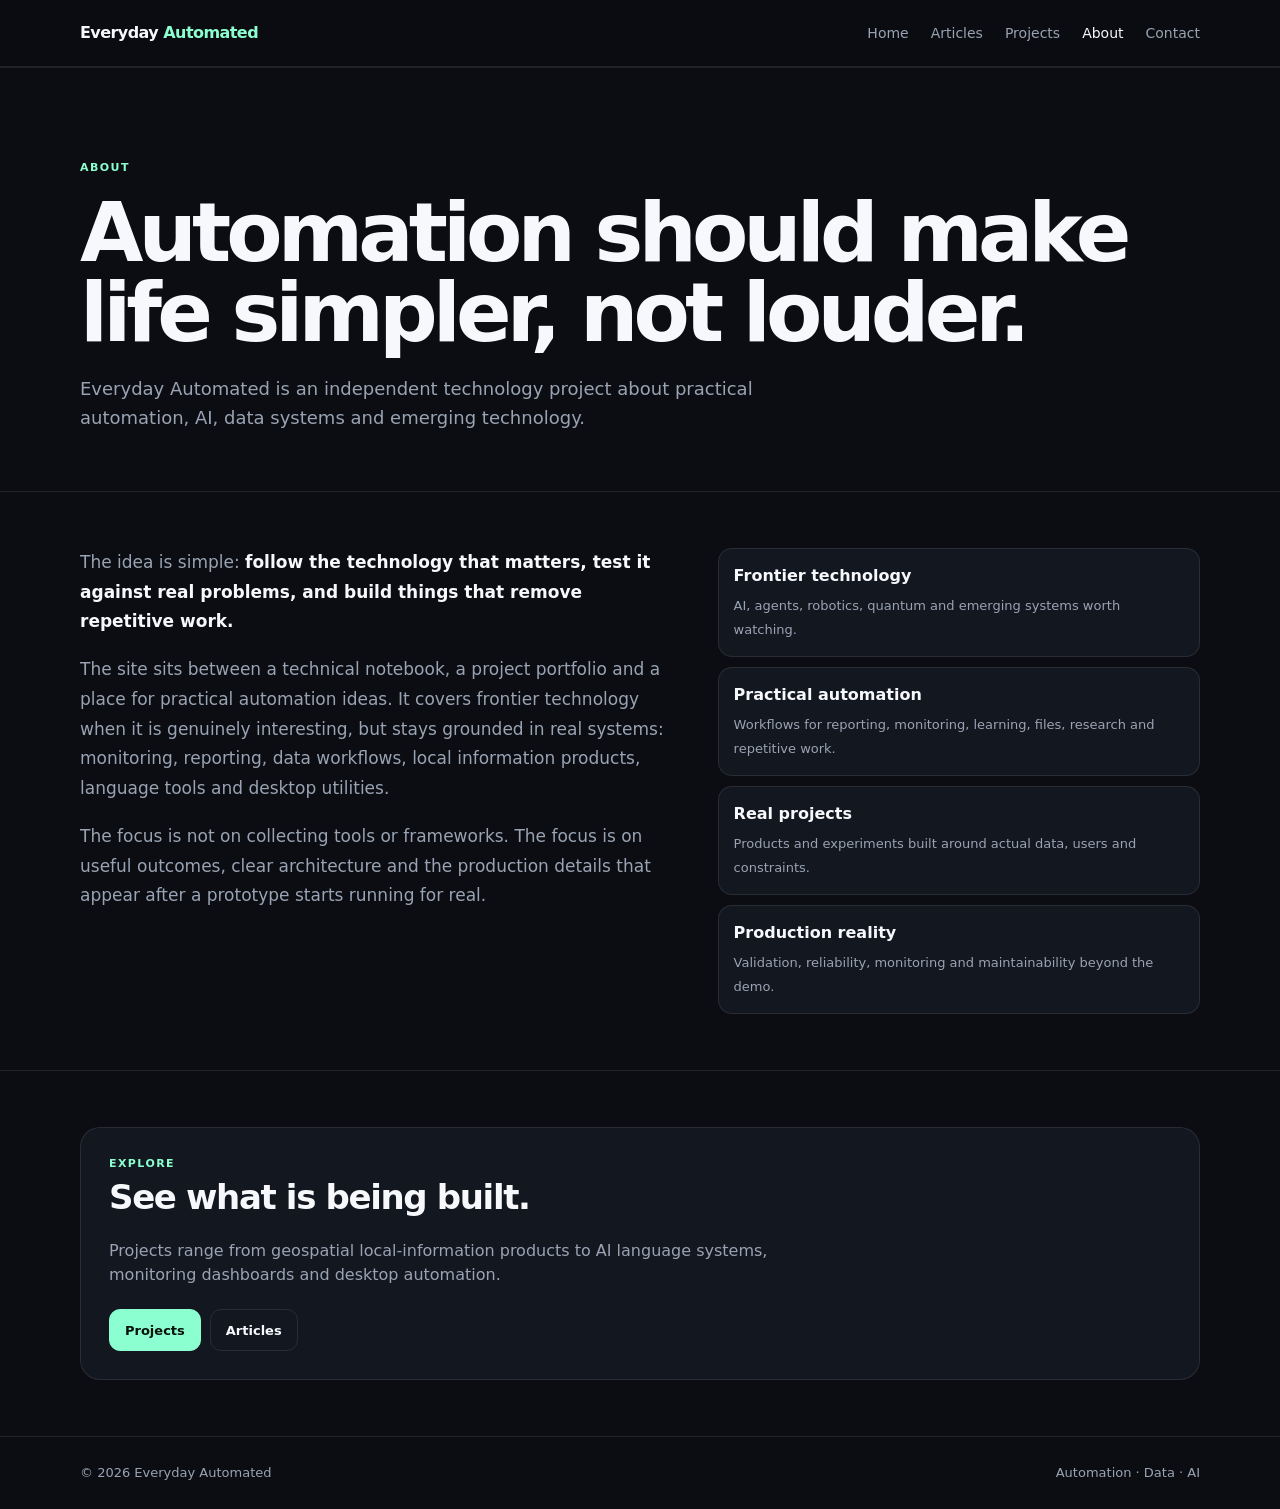
==== about/index.html @ 7a40881f "Add About page" ====
<!DOCTYPE html>
<html lang="en">
<head>
  <meta charset="UTF-8">
  <meta name="viewport" content="width=device-width,initial-scale=1">
  <meta name="description" content="About Everyday Automated — practical automation, AI, data systems and emerging technology.">
  <title>About — Everyday Automated</title>
  <link rel="stylesheet" href="/site.css">
</head>
<body>
<header><div class="wrap nav"><a class="brand" href="/">Everyday <span>Automated</span></a><nav>
<a href="/">Home</a><a href="/articles/">Articles</a><a href="/projects/">Projects</a><a class="active" href="/about/">About</a><a href="/contact/">Contact</a>
</nav></div></header>
<main>
<section class="page-hero"><div class="wrap"><div class="eyebrow">About</div><h1>Automation should make<br>life simpler, not louder.</h1><p>Everyday Automated is an independent technology project about practical automation, AI, data systems and emerging technology.</p></div></section>

<section><div class="wrap split">
<div class="prose">
<p>The idea is simple: <strong>follow the technology that matters, test it against real problems, and build things that remove repetitive work.</strong></p>
<p>The site sits between a technical notebook, a project portfolio and a place for practical automation ideas. It covers frontier technology when it is genuinely interesting, but stays grounded in real systems: monitoring, reporting, data workflows, local information products, language tools and desktop utilities.</p>
<p>The focus is not on collecting tools or frameworks. The focus is on useful outcomes, clear architecture and the production details that appear after a prototype starts running for real.</p>
</div>
<div class="list">
<div><strong>Frontier technology</strong><span>AI, agents, robotics, quantum and emerging systems worth watching.</span></div>
<div><strong>Practical automation</strong><span>Workflows for reporting, monitoring, learning, files, research and repetitive work.</span></div>
<div><strong>Real projects</strong><span>Products and experiments built around actual data, users and constraints.</span></div>
<div><strong>Production reality</strong><span>Validation, reliability, monitoring and maintainability beyond the demo.</span></div>
</div>
</div></section>

<section><div class="wrap"><div class="contact-box"><div class="label">Explore</div><h2>See what is being built.</h2><p>Projects range from geospatial local-information products to AI language systems, monitoring dashboards and desktop automation.</p><div class="btns"><a class="btn primary" href="/projects/">Projects</a><a class="btn" href="/articles/">Articles</a></div></div></div></section>
</main>
<footer><div class="wrap footer"><span>© 2026 Everyday Automated</span><span>Automation · Data · AI</span></div></footer>
</body></html>
---- site.css ----
:root{
  --bg:#0b0d12;--surface:#131720;--surface2:#171c27;--text:#f7f8fb;
  --muted:#99a3b3;--line:rgba(255,255,255,.09);--accent:#8bffcf;--max:1120px;
}
*{box-sizing:border-box}html{scroll-behavior:smooth}
body{margin:0;font-family:Inter,ui-sans-serif,system-ui,-apple-system,"Segoe UI",sans-serif;background:var(--bg);color:var(--text);line-height:1.5}
a{color:inherit;text-decoration:none}.wrap{width:min(calc(100% - 40px),var(--max));margin:auto}
header{position:sticky;top:0;z-index:20;background:rgba(11,13,18,.88);backdrop-filter:blur(14px);border-bottom:1px solid var(--line)}
.nav{height:66px;display:flex;align-items:center;justify-content:space-between;gap:28px}
.brand{font-weight:850;letter-spacing:-.035em;white-space:nowrap}.brand span{color:var(--accent)}
nav{display:flex;gap:22px;align-items:center}nav a{font-size:14px;color:var(--muted)}nav a:hover,nav a.active{color:var(--text)}
main{min-height:calc(100vh - 150px)}
.page-hero{padding:92px 0 58px}.eyebrow,.label{font-size:11px;color:var(--accent);font-weight:800;text-transform:uppercase;letter-spacing:.13em}
.eyebrow{margin-bottom:16px}
h1{font-size:clamp(48px,7vw,82px);line-height:.98;letter-spacing:-.06em;margin:0 0 22px}
.page-hero p{max-width:720px;color:var(--muted);font-size:18px;line-height:1.6;margin:0}
section{padding:56px 0;border-top:1px solid var(--line)}
.section-head{display:flex;justify-content:space-between;align-items:end;gap:28px;margin-bottom:26px}
.section-head h2{font-size:clamp(30px,4.5vw,46px);letter-spacing:-.045em;margin:7px 0 0}
.section-head p{max-width:500px;color:var(--muted);margin:0}
.grid{display:grid;grid-template-columns:repeat(3,minmax(0,1fr));gap:14px}
.card{border:1px solid var(--line);border-radius:17px;background:var(--surface);padding:20px;display:flex;flex-direction:column;min-height:220px}
.card:hover{border-color:rgba(139,255,207,.26)}
.kicker{font-size:10px;text-transform:uppercase;letter-spacing:.11em;color:var(--accent);font-weight:800;margin-bottom:14px}
.card h3{font-size:21px;line-height:1.15;letter-spacing:-.03em;margin:0 0 10px}
.card p{font-size:13px;color:var(--muted);line-height:1.6;margin:0 0 15px}
.meta{margin-top:auto;padding-top:14px;border-top:1px solid var(--line);font-size:11px;color:#aeb7c4}
.meta a{color:var(--accent);font-weight:750}
.btns{display:flex;gap:9px;flex-wrap:wrap;margin-top:22px}
.btn{display:inline-flex;align-items:center;justify-content:center;min-height:42px;padding:0 15px;border:1px solid var(--line);border-radius:11px;font-size:13px;font-weight:750}
.btn:hover{border-color:rgba(255,255,255,.23);transform:translateY(-1px)}
.btn.primary{background:var(--accent);border-color:var(--accent);color:#07100c}
.project-group{margin-top:44px}.project-group:first-child{margin-top:0}
.group-head{display:flex;justify-content:space-between;align-items:end;gap:24px;padding-bottom:12px;border-bottom:1px solid var(--line);margin-bottom:16px}
.group-head h2{font-size:26px;letter-spacing:-.035em;margin:0}.group-head p{color:var(--muted);font-size:12px;margin:0;max-width:480px;text-align:right}
.project-card{min-height:300px}.state{display:inline-flex;width:max-content;font-size:9px;text-transform:uppercase;letter-spacing:.09em;border:1px solid rgba(139,255,207,.24);color:var(--accent);border-radius:999px;padding:5px 7px;margin-bottom:13px}
.tags{display:flex;flex-wrap:wrap;gap:6px;margin-top:auto;padding-top:10px}
.tags span{font-size:10px;color:#c8cfda;border:1px solid var(--line);border-radius:999px;padding:5px 7px}
.project-links{display:flex;gap:8px;flex-wrap:wrap;margin-top:15px}.project-links a{font-size:11px;color:var(--accent);font-weight:750}
.split{display:grid;grid-template-columns:1.1fr .9fr;gap:48px;align-items:start}
.prose{font-size:17px;color:var(--muted);line-height:1.75}.prose strong{color:var(--text)}.prose p{margin:0 0 18px}
.list{display:grid;gap:10px}.list div{border:1px solid var(--line);border-radius:14px;background:var(--surface);padding:15px}
.list strong{display:block;margin-bottom:5px}.list span{font-size:13px;color:var(--muted)}
.contact-box{border:1px solid var(--line);border-radius:20px;background:var(--surface);padding:28px}.contact-box h2{margin:0 0 10px;font-size:34px;letter-spacing:-.04em}.contact-box p{color:var(--muted);max-width:680px}
footer{padding:26px 0;border-top:1px solid var(--line);color:var(--muted);font-size:13px}
.footer{display:flex;justify-content:space-between;gap:20px}
@media(max-width:900px){.grid{grid-template-columns:repeat(2,minmax(0,1fr))}.split{grid-template-columns:1fr}}
@media(max-width:680px){nav{gap:12px;overflow-x:auto}nav a{font-size:12px}.nav{align-items:center}.grid{grid-template-columns:1fr}.page-hero{padding:72px 0 44px}.section-head,.group-head{align-items:flex-start;flex-direction:column}.group-head p{text-align:left}.footer{flex-direction:column;gap:5px}}
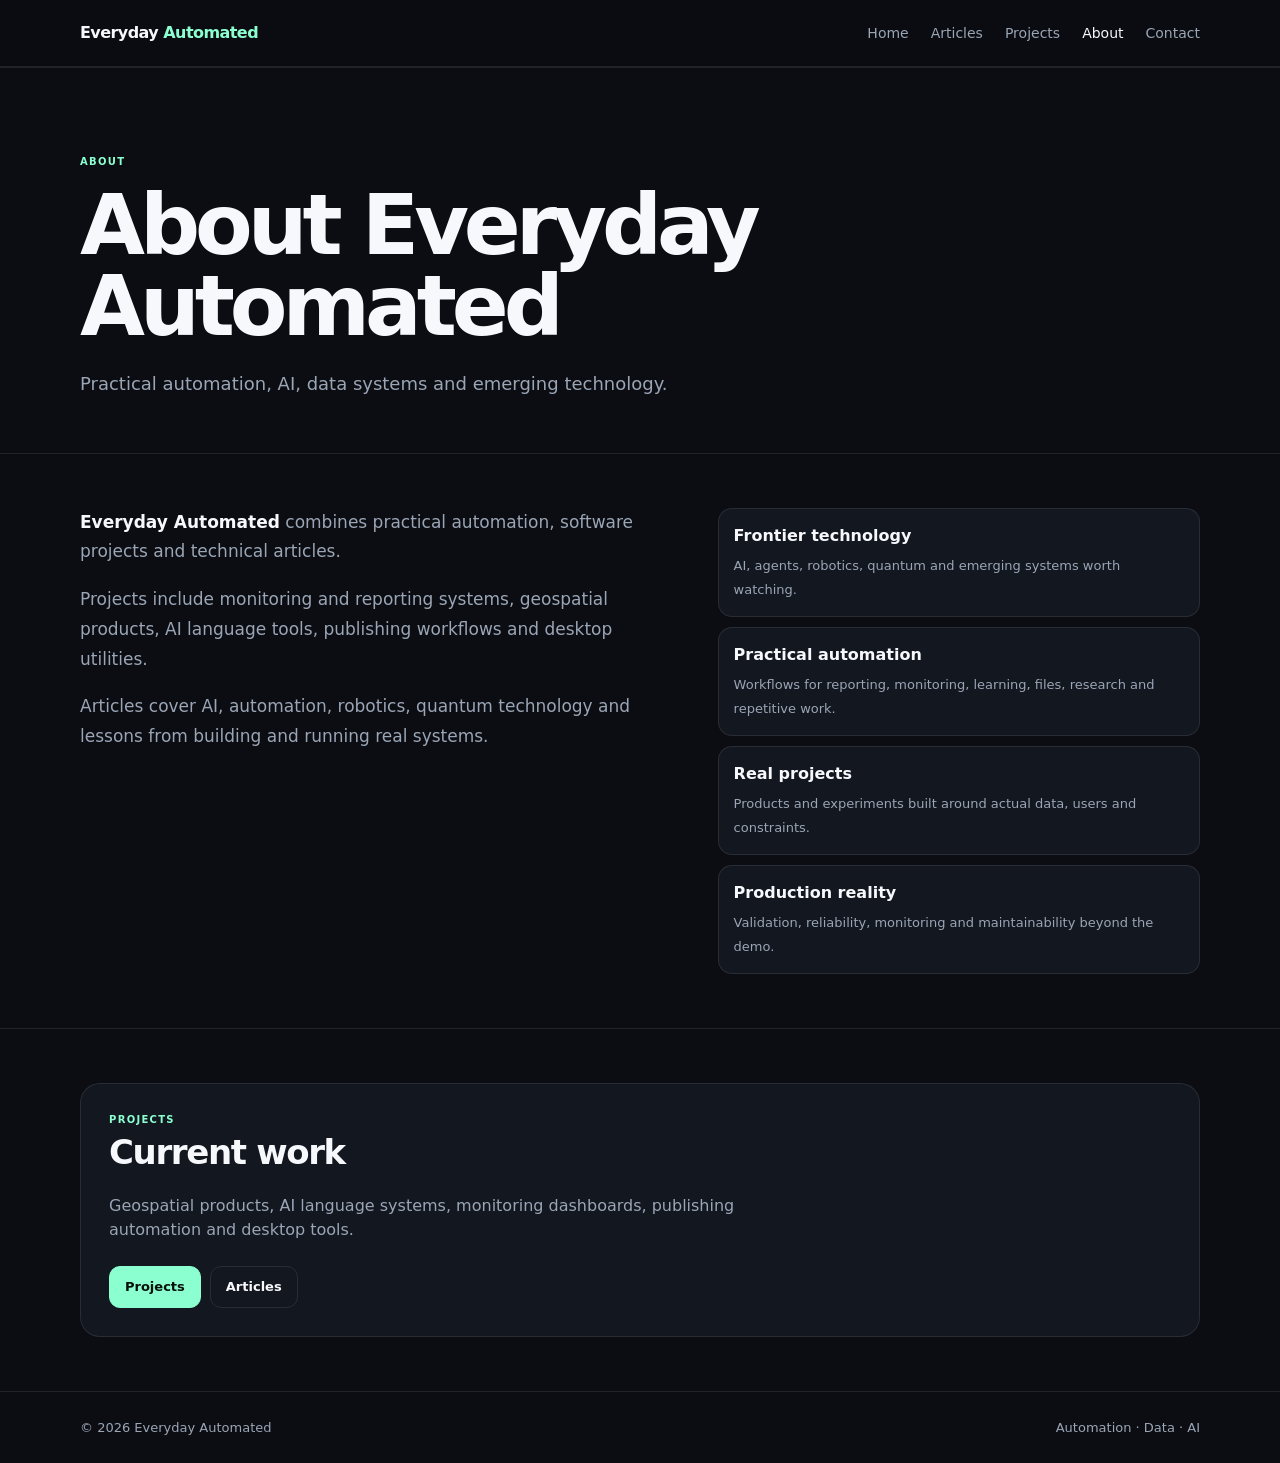
==== commit 524de541: "Replace About slogans with factual copy" ====
--- a/about/index.html
+++ b/about/index.html
@@ -12,13 +12,13 @@
 <a href="/">Home</a><a href="/articles/">Articles</a><a href="/projects/">Projects</a><a class="active" href="/about/">About</a><a href="/contact/">Contact</a>
 </nav></div></header>
 <main>
-<section class="page-hero"><div class="wrap"><div class="eyebrow">About</div><h1>Automation should make<br>life simpler, not louder.</h1><p>Everyday Automated is an independent technology project about practical automation, AI, data systems and emerging technology.</p></div></section>
+<section class="page-hero"><div class="wrap"><div class="eyebrow">About</div><h1>About Everyday Automated</h1><p>Practical automation, AI, data systems and emerging technology.</p></div></section>
 
 <section><div class="wrap split">
 <div class="prose">
-<p>The idea is simple: <strong>follow the technology that matters, test it against real problems, and build things that remove repetitive work.</strong></p>
-<p>The site sits between a technical notebook, a project portfolio and a place for practical automation ideas. It covers frontier technology when it is genuinely interesting, but stays grounded in real systems: monitoring, reporting, data workflows, local information products, language tools and desktop utilities.</p>
-<p>The focus is not on collecting tools or frameworks. The focus is on useful outcomes, clear architecture and the production details that appear after a prototype starts running for real.</p>
+<p><strong>Everyday Automated</strong> combines practical automation, software projects and technical articles.</p>
+<p>Projects include monitoring and reporting systems, geospatial products, AI language tools, publishing workflows and desktop utilities.</p>
+<p>Articles cover AI, automation, robotics, quantum technology and lessons from building and running real systems.</p>
 </div>
 <div class="list">
 <div><strong>Frontier technology</strong><span>AI, agents, robotics, quantum and emerging systems worth watching.</span></div>
@@ -28,7 +28,7 @@
 </div>
 </div></section>
 
-<section><div class="wrap"><div class="contact-box"><div class="label">Explore</div><h2>See what is being built.</h2><p>Projects range from geospatial local-information products to AI language systems, monitoring dashboards and desktop automation.</p><div class="btns"><a class="btn primary" href="/projects/">Projects</a><a class="btn" href="/articles/">Articles</a></div></div></div></section>
+<section><div class="wrap"><div class="contact-box"><div class="label">Projects</div><h2>Current work</h2><p>Geospatial products, AI language systems, monitoring dashboards, publishing automation and desktop tools.</p><div class="btns"><a class="btn primary" href="/projects/">Projects</a><a class="btn" href="/articles/">Articles</a></div></div></div></section>
 </main>
 <footer><div class="wrap footer"><span>© 2026 Everyday Automated</span><span>Automation · Data · AI</span></div></footer>
 </body></html>
--- a/site.css
+++ b/site.css
@@ -1,49 +1,75 @@
 
 :root{
-  --bg:#0b0d12;--surface:#131720;--surface2:#171c27;--text:#f7f8fb;
-  --muted:#99a3b3;--line:rgba(255,255,255,.09);--accent:#8bffcf;--max:1120px;
+  --bg:#0b0d12;--surface:#131720;--surface2:#171d27;--text:#f7f8fb;
+  --muted:#9aa5b5;--line:rgba(255,255,255,.09);--accent:#8bffcf;--max:1120px;
 }
 *{box-sizing:border-box}html{scroll-behavior:smooth}
 body{margin:0;font-family:Inter,ui-sans-serif,system-ui,-apple-system,"Segoe UI",sans-serif;background:var(--bg);color:var(--text);line-height:1.5}
 a{color:inherit;text-decoration:none}.wrap{width:min(calc(100% - 40px),var(--max));margin:auto}
-header{position:sticky;top:0;z-index:20;background:rgba(11,13,18,.88);backdrop-filter:blur(14px);border-bottom:1px solid var(--line)}
-.nav{height:66px;display:flex;align-items:center;justify-content:space-between;gap:28px}
+header{position:sticky;top:0;z-index:30;background:rgba(11,13,18,.9);backdrop-filter:blur(14px);border-bottom:1px solid var(--line)}
+.nav{height:66px;display:flex;align-items:center;justify-content:space-between;gap:24px}
 .brand{font-weight:850;letter-spacing:-.035em;white-space:nowrap}.brand span{color:var(--accent)}
 nav{display:flex;gap:22px;align-items:center}nav a{font-size:14px;color:var(--muted)}nav a:hover,nav a.active{color:var(--text)}
 main{min-height:calc(100vh - 150px)}
-.page-hero{padding:92px 0 58px}.eyebrow,.label{font-size:11px;color:var(--accent);font-weight:800;text-transform:uppercase;letter-spacing:.13em}
+.hero,.page-hero{padding:86px 0 54px}.hero{min-height:520px;display:flex;align-items:center}
+.hero-inner{max-width:850px}.eyebrow,.label,.kicker{font-size:10px;color:var(--accent);font-weight:800;text-transform:uppercase;letter-spacing:.13em}
 .eyebrow{margin-bottom:16px}
-h1{font-size:clamp(48px,7vw,82px);line-height:.98;letter-spacing:-.06em;margin:0 0 22px}
-.page-hero p{max-width:720px;color:var(--muted);font-size:18px;line-height:1.6;margin:0}
-section{padding:56px 0;border-top:1px solid var(--line)}
-.section-head{display:flex;justify-content:space-between;align-items:end;gap:28px;margin-bottom:26px}
+h1{font-size:clamp(48px,7vw,84px);line-height:.97;letter-spacing:-.06em;margin:0 0 22px}
+.hero p,.page-hero p{max-width:700px;color:var(--muted);font-size:18px;line-height:1.6;margin:0}
+.btns{display:flex;gap:9px;flex-wrap:wrap;margin-top:24px}
+.btn{display:inline-flex;align-items:center;justify-content:center;min-height:42px;padding:0 15px;border:1px solid var(--line);border-radius:11px;font-size:13px;font-weight:760;transition:.18s ease}
+.btn:hover{border-color:rgba(255,255,255,.24);transform:translateY(-1px)}.btn.primary{background:var(--accent);border-color:var(--accent);color:#07100c}
+section{padding:54px 0;border-top:1px solid var(--line)}
+.section-head{display:flex;justify-content:space-between;align-items:end;gap:28px;margin-bottom:24px}
 .section-head h2{font-size:clamp(30px,4.5vw,46px);letter-spacing:-.045em;margin:7px 0 0}
 .section-head p{max-width:500px;color:var(--muted);margin:0}
-.grid{display:grid;grid-template-columns:repeat(3,minmax(0,1fr));gap:14px}
-.card{border:1px solid var(--line);border-radius:17px;background:var(--surface);padding:20px;display:flex;flex-direction:column;min-height:220px}
-.card:hover{border-color:rgba(139,255,207,.26)}
-.kicker{font-size:10px;text-transform:uppercase;letter-spacing:.11em;color:var(--accent);font-weight:800;margin-bottom:14px}
-.card h3{font-size:21px;line-height:1.15;letter-spacing:-.03em;margin:0 0 10px}
-.card p{font-size:13px;color:var(--muted);line-height:1.6;margin:0 0 15px}
-.meta{margin-top:auto;padding-top:14px;border-top:1px solid var(--line);font-size:11px;color:#aeb7c4}
-.meta a{color:var(--accent);font-weight:750}
-.btns{display:flex;gap:9px;flex-wrap:wrap;margin-top:22px}
-.btn{display:inline-flex;align-items:center;justify-content:center;min-height:42px;padding:0 15px;border:1px solid var(--line);border-radius:11px;font-size:13px;font-weight:750}
-.btn:hover{border-color:rgba(255,255,255,.23);transform:translateY(-1px)}
-.btn.primary{background:var(--accent);border-color:var(--accent);color:#07100c}
-.project-group{margin-top:44px}.project-group:first-child{margin-top:0}
-.group-head{display:flex;justify-content:space-between;align-items:end;gap:24px;padding-bottom:12px;border-bottom:1px solid var(--line);margin-bottom:16px}
-.group-head h2{font-size:26px;letter-spacing:-.035em;margin:0}.group-head p{color:var(--muted);font-size:12px;margin:0;max-width:480px;text-align:right}
-.project-card{min-height:300px}.state{display:inline-flex;width:max-content;font-size:9px;text-transform:uppercase;letter-spacing:.09em;border:1px solid rgba(139,255,207,.24);color:var(--accent);border-radius:999px;padding:5px 7px;margin-bottom:13px}
-.tags{display:flex;flex-wrap:wrap;gap:6px;margin-top:auto;padding-top:10px}
-.tags span{font-size:10px;color:#c8cfda;border:1px solid var(--line);border-radius:999px;padding:5px 7px}
-.project-links{display:flex;gap:8px;flex-wrap:wrap;margin-top:15px}.project-links a{font-size:11px;color:var(--accent);font-weight:750}
-.split{display:grid;grid-template-columns:1.1fr .9fr;gap:48px;align-items:start}
-.prose{font-size:17px;color:var(--muted);line-height:1.75}.prose strong{color:var(--text)}.prose p{margin:0 0 18px}
-.list{display:grid;gap:10px}.list div{border:1px solid var(--line);border-radius:14px;background:var(--surface);padding:15px}
-.list strong{display:block;margin-bottom:5px}.list span{font-size:13px;color:var(--muted)}
+.home-paths{display:grid;grid-template-columns:repeat(3,1fr);gap:12px}
+.path-card{border:1px solid var(--line);border-radius:18px;background:var(--surface);padding:20px;min-height:190px;display:flex;flex-direction:column}
+.path-card:hover{border-color:rgba(139,255,207,.26)}
+.icon{width:40px;height:40px;border-radius:12px;border:1px solid rgba(139,255,207,.2);display:grid;place-items:center;color:var(--accent);background:rgba(139,255,207,.035);margin-bottom:22px}
+.icon svg{width:20px;height:20px;fill:none;stroke:currentColor;stroke-width:1.8;stroke-linecap:round;stroke-linejoin:round}
+.path-card h3{font-size:21px;letter-spacing:-.03em;margin:0 0 8px}.path-card p{font-size:13px;color:var(--muted);margin:0 0 16px}
+.path-link{margin-top:auto;color:var(--accent);font-size:12px;font-weight:800}
+.featured{display:grid;grid-template-columns:1.15fr .85fr;gap:14px}
+.feature-panel,.feature-copy{border:1px solid var(--line);border-radius:19px;background:var(--surface);overflow:hidden}
+.feature-copy{padding:25px;display:flex;flex-direction:column;justify-content:center}
+.feature-copy h2{font-size:34px;letter-spacing:-.045em;margin:8px 0 12px}.feature-copy p{color:var(--muted);font-size:14px;line-height:1.65;margin:0}
+.map-preview{height:325px;position:relative;background:radial-gradient(circle at 61% 42%,rgba(139,255,207,.08),transparent 25%),linear-gradient(180deg,#0d141d,#090d14);overflow:hidden}
+.map-grid{position:absolute;inset:0;background-image:linear-gradient(rgba(255,255,255,.025) 1px,transparent 1px),linear-gradient(90deg,rgba(255,255,255,.025) 1px,transparent 1px);background-size:34px 34px}
+.island{position:absolute;height:13px;background:#293642;border:1px solid #566575;border-radius:60% 50% 58% 44%;transform:rotate(-8deg)}
+.i1{width:46px;left:16%;top:57%}.i2{width:36px;left:29%;top:50%}.i3{width:48px;left:42%;top:54%}.i4{width:55px;left:58%;top:47%}.i5{width:30px;left:72%;top:39%}.i6{width:36px;left:82%;top:43%}
+.pin{position:absolute;width:10px;height:10px;border-radius:50%;background:var(--accent);box-shadow:0 0 0 6px rgba(139,255,207,.1)}
+.pin.p1{left:64%;top:43%}.pin.p2{left:48%;top:56%}.pin.p3{left:22%;top:60%}
+.map-ui{position:absolute;left:16px;top:16px;display:grid;gap:7px}.map-ui span{font-size:9px;padding:6px 8px;border-radius:999px;background:rgba(11,13,18,.76);border:1px solid var(--line);color:#ccd4dd}
+.mini-cta{padding:36px;border:1px solid var(--line);border-radius:20px;background:linear-gradient(135deg,rgba(139,255,207,.045),rgba(255,255,255,.018));display:flex;align-items:center;justify-content:space-between;gap:30px}
+.mini-cta h2{font-size:30px;letter-spacing:-.04em;margin:6px 0 0}.mini-cta p{color:var(--muted);max-width:570px;margin:8px 0 0}
+.tabs{display:flex;gap:8px;flex-wrap:wrap;margin-bottom:22px}
+.tab-btn{border:1px solid var(--line);background:transparent;color:var(--muted);padding:9px 13px;border-radius:999px;font:inherit;font-size:12px;font-weight:760;cursor:pointer}
+.tab-btn:hover,.tab-btn.active{background:var(--surface2);color:var(--text);border-color:rgba(139,255,207,.25)}
+.tab-panel{display:none}.tab-panel.active{display:block}
+.projects-grid{display:grid;grid-template-columns:repeat(3,minmax(0,1fr));gap:14px}
+.project-card{border:1px solid var(--line);border-radius:18px;background:var(--surface);overflow:hidden;display:flex;flex-direction:column;min-height:390px}
+.project-card:hover{border-color:rgba(139,255,207,.25)}
+.project-visual{height:165px;border-bottom:1px solid var(--line);background:#0b1119;position:relative;overflow:hidden}
+.project-body{padding:18px;display:flex;flex-direction:column;flex:1}.state{display:inline-flex;width:max-content;font-size:9px;text-transform:uppercase;letter-spacing:.09em;border:1px solid rgba(139,255,207,.24);color:var(--accent);border-radius:999px;padding:4px 7px;margin-bottom:12px}
+.project-card h3{font-size:22px;line-height:1.15;letter-spacing:-.03em;margin:0 0 9px}.project-card p{font-size:13px;color:var(--muted);line-height:1.58;margin:0 0 12px}
+.tags{display:flex;flex-wrap:wrap;gap:6px;margin-top:auto;padding-top:8px}.tags span{font-size:9px;color:#c5cdd7;border:1px solid var(--line);border-radius:999px;padding:4px 6px}
+.project-links{display:flex;gap:10px;flex-wrap:wrap;margin-top:14px}.project-links a{font-size:11px;color:var(--accent);font-weight:800}
+.visual-map{position:absolute;inset:0;background:radial-gradient(circle at 65% 45%,rgba(139,255,207,.09),transparent 28%),#0a1017}
+.visual-map .island{height:9px}.visual-map .i1{width:34px}.visual-map .i2{width:25px}.visual-map .i3{width:39px}.visual-map .i4{width:44px}.visual-map .i5{width:24px}.visual-map .i6{width:28px}.visual-map .pin{width:7px;height:7px;box-shadow:0 0 0 4px rgba(139,255,207,.1)}
+.visual-icon{position:absolute;inset:0;display:grid;place-items:center;background:linear-gradient(180deg,#101722,#0b1018)}
+.visual-icon .big-icon{width:76px;height:76px;border-radius:22px;border:1px solid rgba(139,255,207,.22);display:grid;place-items:center;color:var(--accent);background:rgba(139,255,207,.035)}
+.big-icon svg{width:36px;height:36px;fill:none;stroke:currentColor;stroke-width:1.55;stroke-linecap:round;stroke-linejoin:round}
+.visual-list{padding:15px;background:linear-gradient(180deg,#101722,#0b1018);height:100%}
+.visual-row{display:grid;grid-template-columns:34px 1fr 48px;gap:7px;align-items:center;padding:7px 0;border-bottom:1px solid rgba(255,255,255,.06);font-size:8px}.visual-row span:first-child{color:#6f7b8b}.visual-row span:nth-child(2){color:#cbd3dd}.visual-row span:last-child{text-align:right;color:var(--accent)}
+.dashboard-shot img{width:100%;height:100%;object-fit:cover;display:block;opacity:.86}
+.anki-visual{height:100%;display:flex;flex-direction:column;align-items:center;justify-content:center;text-align:center;background:linear-gradient(180deg,#101722,#0b1018)}.anki-visual strong{font-size:25px}.anki-visual span{font-size:9px;color:var(--muted);margin-top:6px}
+.pipeline{height:100%;display:flex;align-items:center;justify-content:center;gap:6px;padding:18px;background:linear-gradient(180deg,#101722,#0b1018)}
+.node{font-size:8px;color:#bec7d2;padding:9px 7px;border:1px solid var(--line);border-radius:9px;background:#141b25}.arrow{color:#5b6777;font-size:12px}
+.split{display:grid;grid-template-columns:1.1fr .9fr;gap:48px;align-items:start}.prose{font-size:17px;color:var(--muted);line-height:1.75}.prose strong{color:var(--text)}.prose p{margin:0 0 18px}
+.list{display:grid;gap:10px}.list div{border:1px solid var(--line);border-radius:14px;background:var(--surface);padding:15px}.list strong{display:block;margin-bottom:5px}.list span{font-size:13px;color:var(--muted)}
+.card{border:1px solid var(--line);border-radius:17px;background:var(--surface);padding:20px;display:flex;flex-direction:column;min-height:220px}.card:hover{border-color:rgba(139,255,207,.26)}.card h3{font-size:21px;line-height:1.15;letter-spacing:-.03em;margin:0 0 10px}.card p{font-size:13px;color:var(--muted);line-height:1.6;margin:0 0 15px}.meta{margin-top:auto;padding-top:14px;border-top:1px solid var(--line);font-size:11px;color:#aeb7c4}.grid{display:grid;grid-template-columns:repeat(3,minmax(0,1fr));gap:14px}
 .contact-box{border:1px solid var(--line);border-radius:20px;background:var(--surface);padding:28px}.contact-box h2{margin:0 0 10px;font-size:34px;letter-spacing:-.04em}.contact-box p{color:var(--muted);max-width:680px}
-footer{padding:26px 0;border-top:1px solid var(--line);color:var(--muted);font-size:13px}
-.footer{display:flex;justify-content:space-between;gap:20px}
-@media(max-width:900px){.grid{grid-template-columns:repeat(2,minmax(0,1fr))}.split{grid-template-columns:1fr}}
-@media(max-width:680px){nav{gap:12px;overflow-x:auto}nav a{font-size:12px}.nav{align-items:center}.grid{grid-template-columns:1fr}.page-hero{padding:72px 0 44px}.section-head,.group-head{align-items:flex-start;flex-direction:column}.group-head p{text-align:left}.footer{flex-direction:column;gap:5px}}
+footer{padding:26px 0;border-top:1px solid var(--line);color:var(--muted);font-size:13px}.footer{display:flex;justify-content:space-between;gap:20px}
+@media(max-width:900px){.home-paths,.projects-grid,.grid{grid-template-columns:repeat(2,minmax(0,1fr))}.featured{grid-template-columns:1fr}.split{grid-template-columns:1fr}}
+@media(max-width:680px){nav{gap:12px;overflow-x:auto}nav a{font-size:12px}.hero{min-height:auto;padding:68px 0 44px}.page-hero{padding:68px 0 40px}.home-paths,.projects-grid,.grid{grid-template-columns:1fr}.section-head,.mini-cta{align-items:flex-start;flex-direction:column}.map-preview{height:250px}.project-card{min-height:auto}.footer{flex-direction:column;gap:5px}}
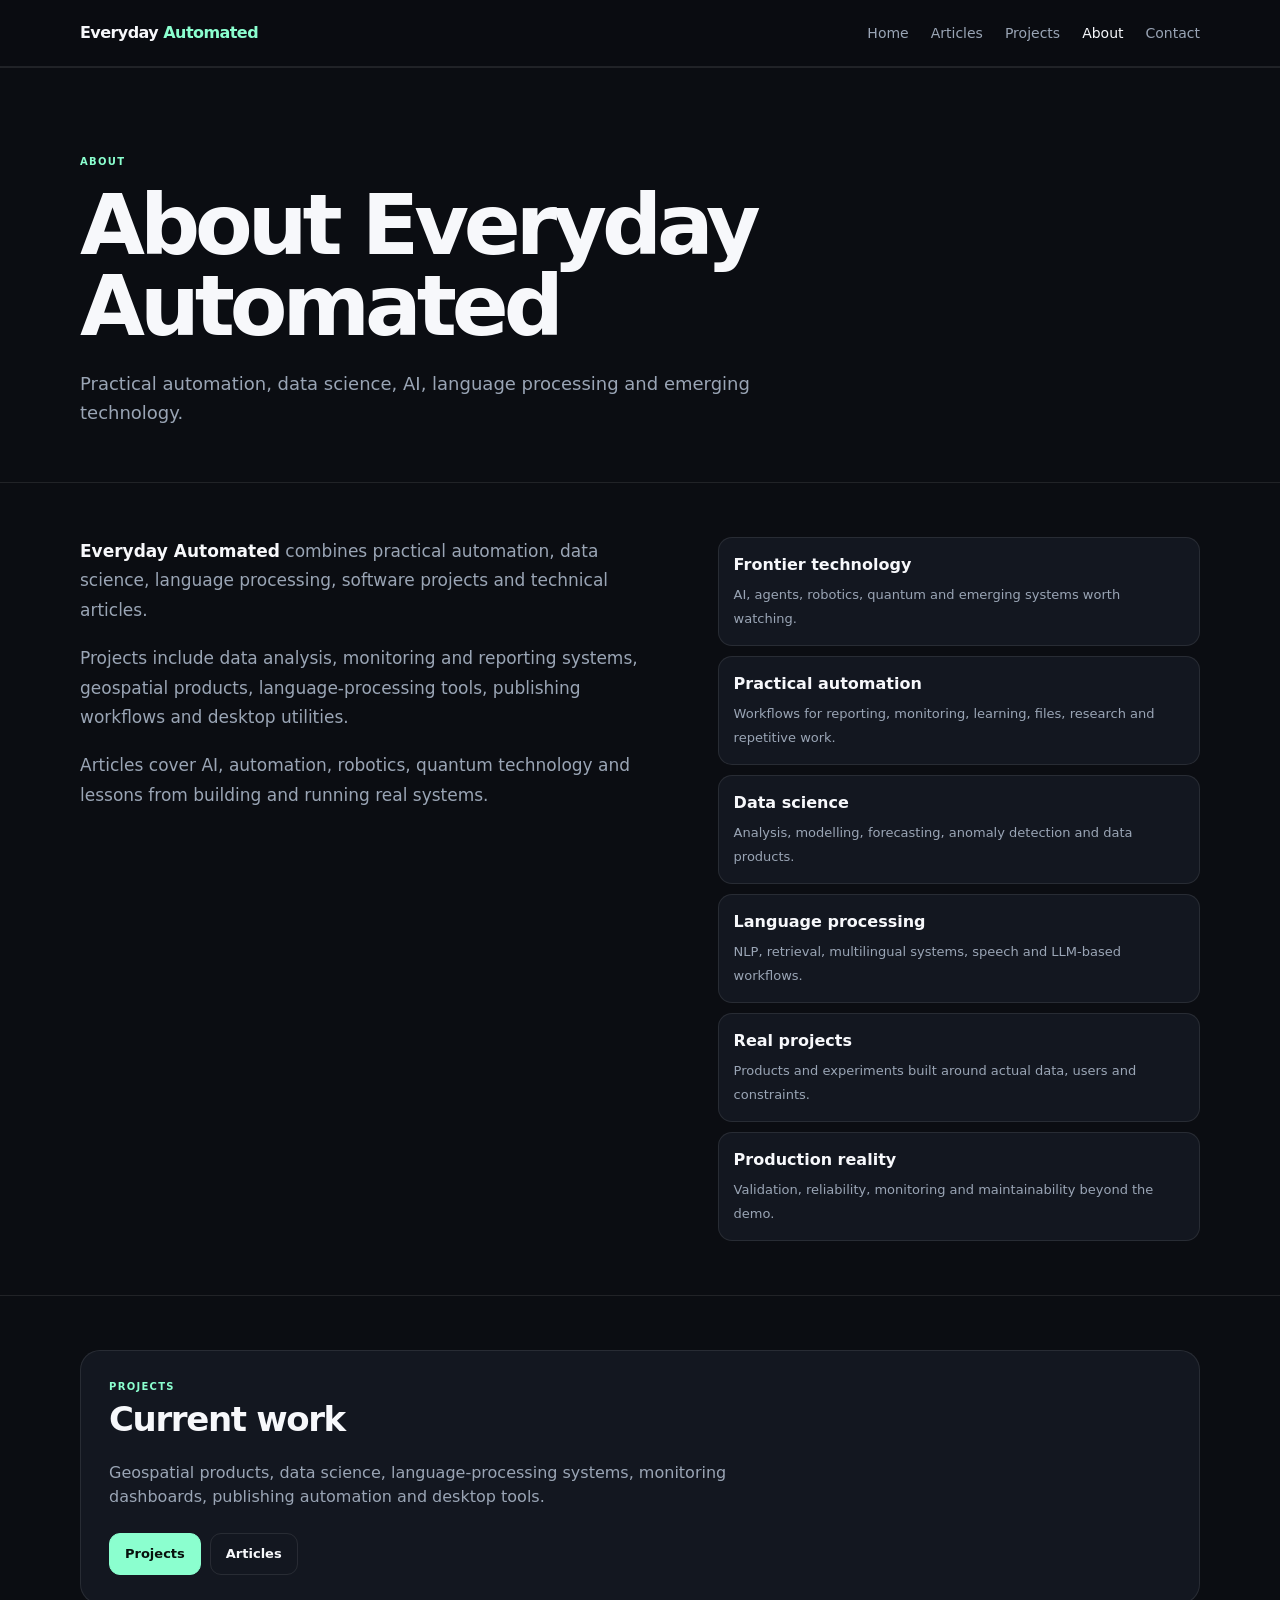
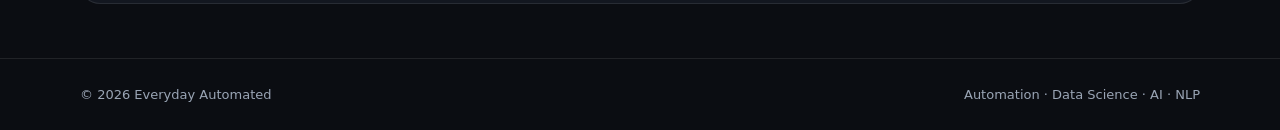
==== commit 7db80b7f: "Add data science and language processing to About" ====
--- a/about/index.html
+++ b/about/index.html
@@ -3,7 +3,7 @@
 <head>
   <meta charset="UTF-8">
   <meta name="viewport" content="width=device-width,initial-scale=1">
-  <meta name="description" content="About Everyday Automated — practical automation, AI, data systems and emerging technology.">
+  <meta name="description" content="About Everyday Automated — practical automation, data science, AI, language processing and emerging technology.">
   <title>About — Everyday Automated</title>
   <link rel="stylesheet" href="/site.css">
 </head>
@@ -12,23 +12,25 @@
 <a href="/">Home</a><a href="/articles/">Articles</a><a href="/projects/">Projects</a><a class="active" href="/about/">About</a><a href="/contact/">Contact</a>
 </nav></div></header>
 <main>
-<section class="page-hero"><div class="wrap"><div class="eyebrow">About</div><h1>About Everyday Automated</h1><p>Practical automation, AI, data systems and emerging technology.</p></div></section>
+<section class="page-hero"><div class="wrap"><div class="eyebrow">About</div><h1>About Everyday Automated</h1><p>Practical automation, data science, AI, language processing and emerging technology.</p></div></section>
 
 <section><div class="wrap split">
 <div class="prose">
-<p><strong>Everyday Automated</strong> combines practical automation, software projects and technical articles.</p>
-<p>Projects include monitoring and reporting systems, geospatial products, AI language tools, publishing workflows and desktop utilities.</p>
+<p><strong>Everyday Automated</strong> combines practical automation, data science, language processing, software projects and technical articles.</p>
+<p>Projects include data analysis, monitoring and reporting systems, geospatial products, language-processing tools, publishing workflows and desktop utilities.</p>
 <p>Articles cover AI, automation, robotics, quantum technology and lessons from building and running real systems.</p>
 </div>
 <div class="list">
 <div><strong>Frontier technology</strong><span>AI, agents, robotics, quantum and emerging systems worth watching.</span></div>
 <div><strong>Practical automation</strong><span>Workflows for reporting, monitoring, learning, files, research and repetitive work.</span></div>
+<div><strong>Data science</strong><span>Analysis, modelling, forecasting, anomaly detection and data products.</span></div>
+<div><strong>Language processing</strong><span>NLP, retrieval, multilingual systems, speech and LLM-based workflows.</span></div>
 <div><strong>Real projects</strong><span>Products and experiments built around actual data, users and constraints.</span></div>
 <div><strong>Production reality</strong><span>Validation, reliability, monitoring and maintainability beyond the demo.</span></div>
 </div>
 </div></section>
 
-<section><div class="wrap"><div class="contact-box"><div class="label">Projects</div><h2>Current work</h2><p>Geospatial products, AI language systems, monitoring dashboards, publishing automation and desktop tools.</p><div class="btns"><a class="btn primary" href="/projects/">Projects</a><a class="btn" href="/articles/">Articles</a></div></div></div></section>
+<section><div class="wrap"><div class="contact-box"><div class="label">Projects</div><h2>Current work</h2><p>Geospatial products, data science, language-processing systems, monitoring dashboards, publishing automation and desktop tools.</p><div class="btns"><a class="btn primary" href="/projects/">Projects</a><a class="btn" href="/articles/">Articles</a></div></div></div></section>
 </main>
-<footer><div class="wrap footer"><span>© 2026 Everyday Automated</span><span>Automation · Data · AI</span></div></footer>
+<footer><div class="wrap footer"><span>© 2026 Everyday Automated</span><span>Automation · Data Science · AI · NLP</span></div></footer>
 </body></html>
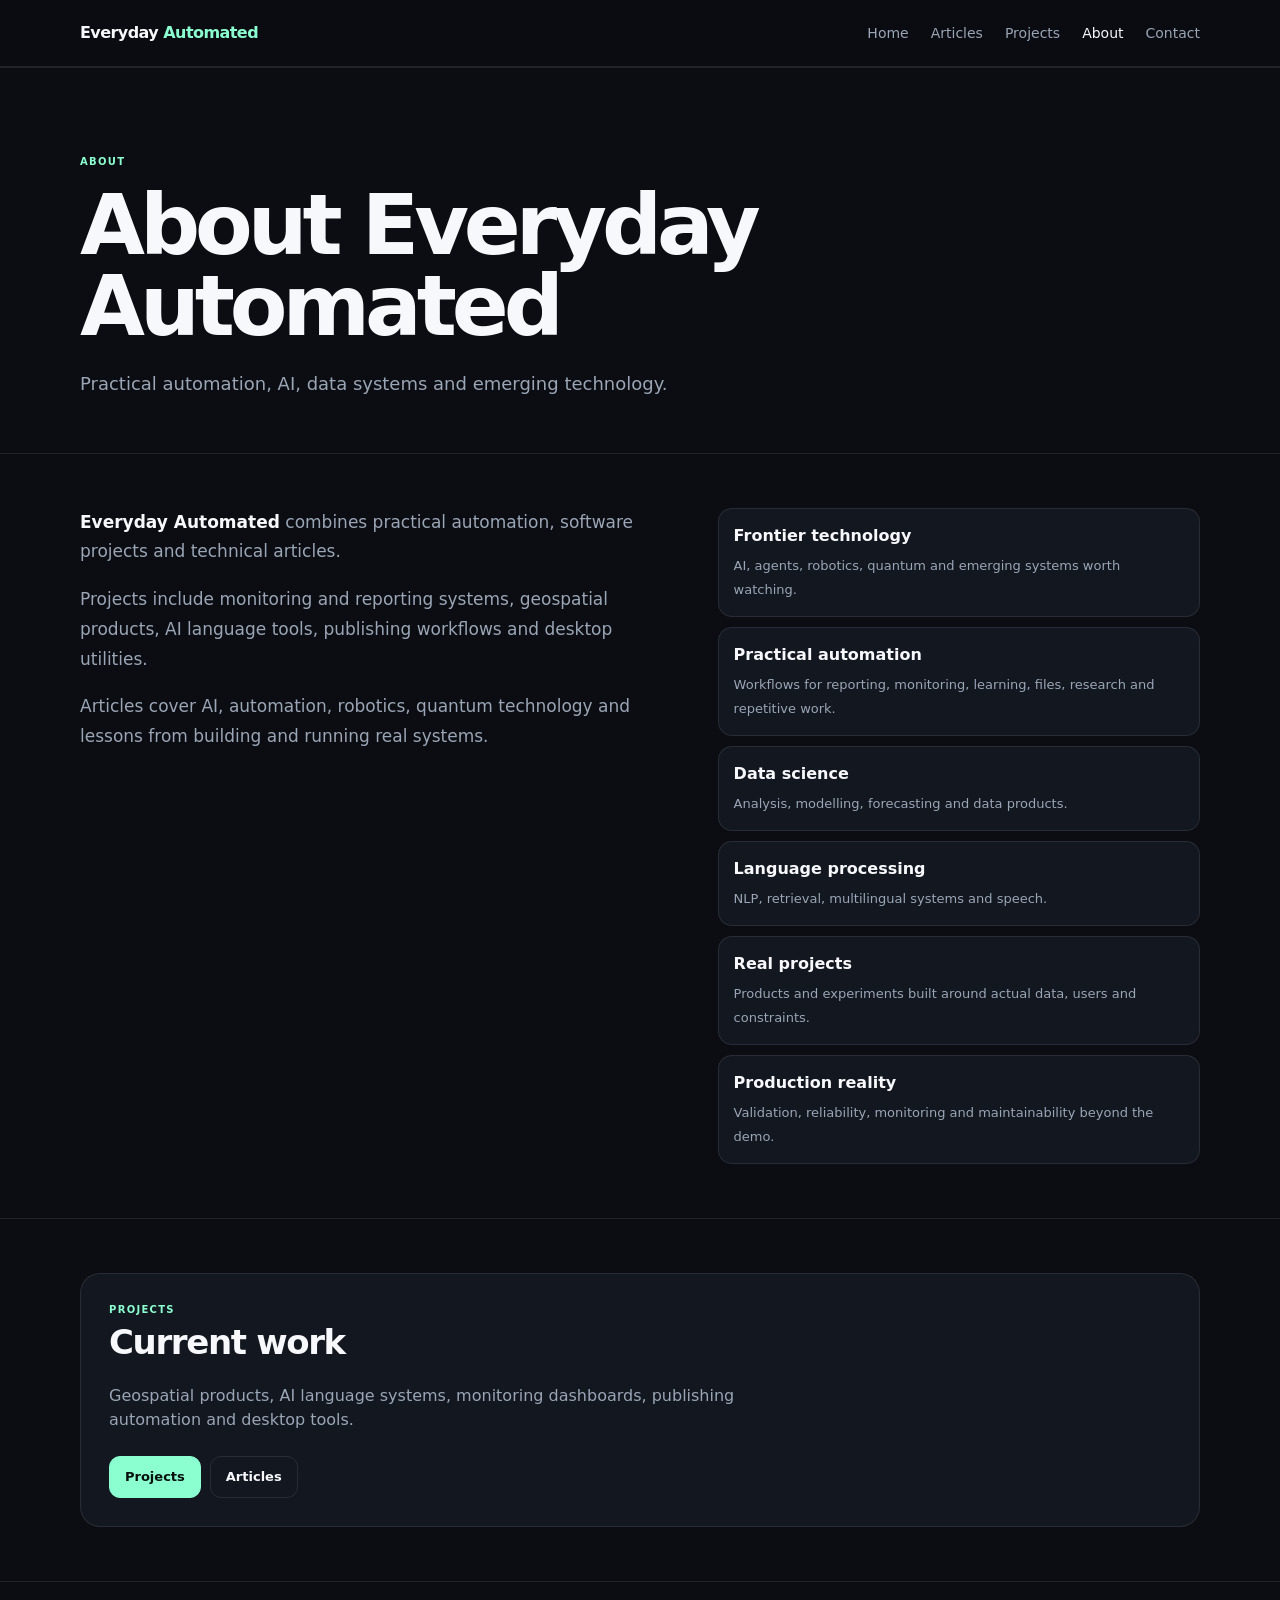
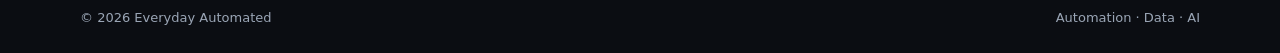
==== commit 68a0bed2: "Restore balanced copy and add data science/NLP selectively" ====
--- a/about/index.html
+++ b/about/index.html
@@ -3,7 +3,7 @@
 <head>
   <meta charset="UTF-8">
   <meta name="viewport" content="width=device-width,initial-scale=1">
-  <meta name="description" content="About Everyday Automated — practical automation, data science, AI, language processing and emerging technology.">
+  <meta name="description" content="About Everyday Automated — practical automation, AI, data systems and emerging technology.">
   <title>About — Everyday Automated</title>
   <link rel="stylesheet" href="/site.css">
 </head>
@@ -12,25 +12,25 @@
 <a href="/">Home</a><a href="/articles/">Articles</a><a href="/projects/">Projects</a><a class="active" href="/about/">About</a><a href="/contact/">Contact</a>
 </nav></div></header>
 <main>
-<section class="page-hero"><div class="wrap"><div class="eyebrow">About</div><h1>About Everyday Automated</h1><p>Practical automation, data science, AI, language processing and emerging technology.</p></div></section>
+<section class="page-hero"><div class="wrap"><div class="eyebrow">About</div><h1>About Everyday Automated</h1><p>Practical automation, AI, data systems and emerging technology.</p></div></section>
 
 <section><div class="wrap split">
 <div class="prose">
-<p><strong>Everyday Automated</strong> combines practical automation, data science, language processing, software projects and technical articles.</p>
-<p>Projects include data analysis, monitoring and reporting systems, geospatial products, language-processing tools, publishing workflows and desktop utilities.</p>
+<p><strong>Everyday Automated</strong> combines practical automation, software projects and technical articles.</p>
+<p>Projects include monitoring and reporting systems, geospatial products, AI language tools, publishing workflows and desktop utilities.</p>
 <p>Articles cover AI, automation, robotics, quantum technology and lessons from building and running real systems.</p>
 </div>
 <div class="list">
 <div><strong>Frontier technology</strong><span>AI, agents, robotics, quantum and emerging systems worth watching.</span></div>
 <div><strong>Practical automation</strong><span>Workflows for reporting, monitoring, learning, files, research and repetitive work.</span></div>
-<div><strong>Data science</strong><span>Analysis, modelling, forecasting, anomaly detection and data products.</span></div>
-<div><strong>Language processing</strong><span>NLP, retrieval, multilingual systems, speech and LLM-based workflows.</span></div>
+<div><strong>Data science</strong><span>Analysis, modelling, forecasting and data products.</span></div>
+<div><strong>Language processing</strong><span>NLP, retrieval, multilingual systems and speech.</span></div>
 <div><strong>Real projects</strong><span>Products and experiments built around actual data, users and constraints.</span></div>
 <div><strong>Production reality</strong><span>Validation, reliability, monitoring and maintainability beyond the demo.</span></div>
 </div>
 </div></section>
 
-<section><div class="wrap"><div class="contact-box"><div class="label">Projects</div><h2>Current work</h2><p>Geospatial products, data science, language-processing systems, monitoring dashboards, publishing automation and desktop tools.</p><div class="btns"><a class="btn primary" href="/projects/">Projects</a><a class="btn" href="/articles/">Articles</a></div></div></div></section>
+<section><div class="wrap"><div class="contact-box"><div class="label">Projects</div><h2>Current work</h2><p>Geospatial products, AI language systems, monitoring dashboards, publishing automation and desktop tools.</p><div class="btns"><a class="btn primary" href="/projects/">Projects</a><a class="btn" href="/articles/">Articles</a></div></div></div></section>
 </main>
-<footer><div class="wrap footer"><span>© 2026 Everyday Automated</span><span>Automation · Data Science · AI · NLP</span></div></footer>
+<footer><div class="wrap footer"><span>© 2026 Everyday Automated</span><span>Automation · Data · AI</span></div></footer>
 </body></html>
